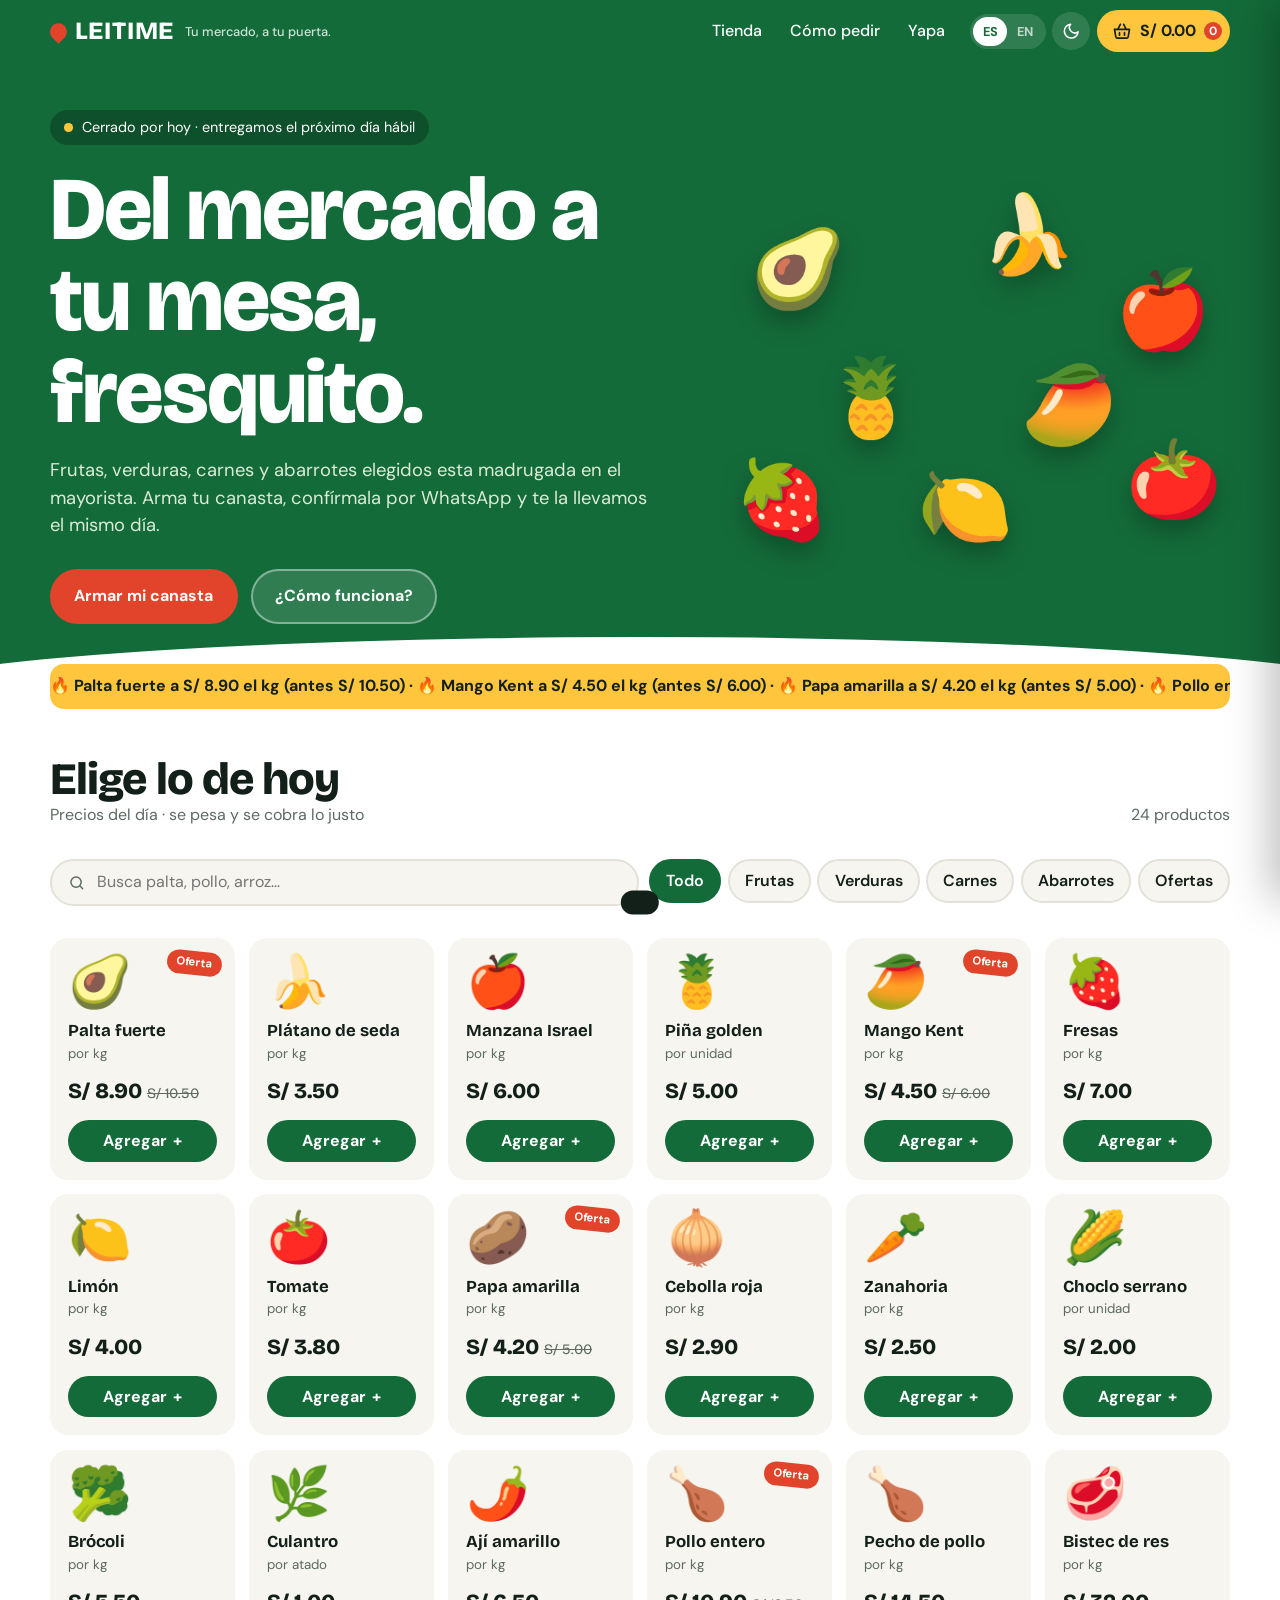
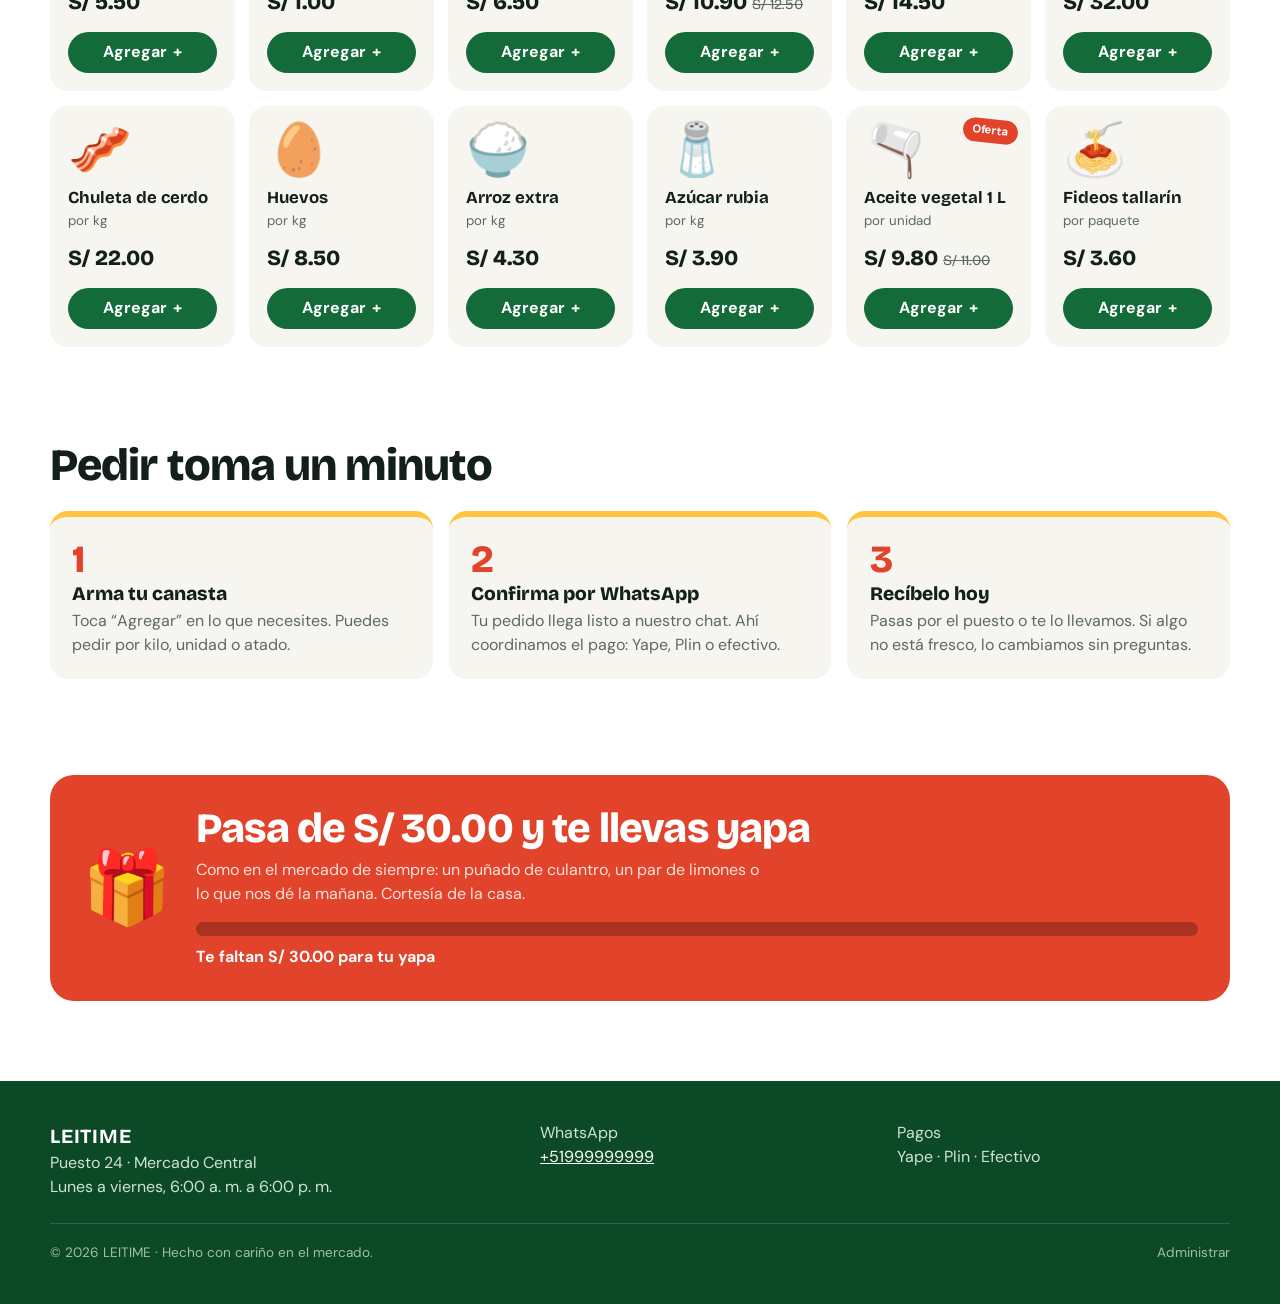
==== index.html @ f63dd58e "Rebuild LEITIME as a JS-driven store with admin panel, dark mode and EN/ES - index.html and admin.ht" ====
<!DOCTYPE html>
<html lang="es">
<head>
<meta charset="UTF-8">
<meta name="viewport" content="width=device-width, initial-scale=1, viewport-fit=cover">
<meta name="description" content="LEITIME · Frutas, verduras, carnes y abarrotes del mercado a tu puerta, el mismo día.">
<title>LEITIME · Tu mercado, a tu puerta</title>
<link href="https://fonts.googleapis.com/css2?family=Bricolage+Grotesque:opsz,wght@12..96,400..800&family=DM+Sans:wght@400;500;700&display=swap" rel="stylesheet">
<link rel="stylesheet" href="css/styles.css">
<script>try{var t=localStorage.getItem("leitime_tema");if(t)document.documentElement.dataset.theme=t;var l=localStorage.getItem("leitime_idioma");if(l)document.documentElement.lang=l}catch(e){}</script>
</head>
<body>
<div id="app"></div>
<script src="js/data.js"></script>
<script src="js/i18n.js"></script>
<script src="js/store.js"></script>
<script src="js/app.js"></script>
</body>
</html>
---- css/styles.css ----
/* ============================================================
   LEITIME · Estilos
   Tema claro (fondo blanco) y tema oscuro (fondo negro).
   ============================================================ */
:root {
  --verde: #146B3A; --verde-osc: #0C4A27; --tomate: #E2432B; --tomate-osc: #C8351F; --mango: #FFC53D; --palta: #8BC34A; --wa: #25D366;
  --fondo: #FFFFFF; --papel: #F6F5F0; --papel-2: #ECEBE4; --tinta: #13201A; --tinta-2: #5C6A61; --linea: #E3E1D8;
  --sombra: 0 12px 32px rgba(19, 32, 26, .10); --radio: 18px;
  color-scheme: light;
  box-sizing: border-box;
}
@media (prefers-color-scheme: dark) {
  :root:not([data-theme="light"]) {
    --verde: #0F5A30; --verde-osc: #093D21; --fondo: #0A0C0B; --papel: #151917; --papel-2: #1E2420; --tinta: #F2F4F0; --tinta-2: #9FAAA3; --linea: #262D29;
    --sombra: 0 12px 32px rgba(0, 0, 0, .55); color-scheme: dark;
  }
}
:root[data-theme="dark"] {
  --verde: #0F5A30; --verde-osc: #093D21; --fondo: #0A0C0B; --papel: #151917; --papel-2: #1E2420; --tinta: #F2F4F0; --tinta-2: #9FAAA3; --linea: #262D29;
  --sombra: 0 12px 32px rgba(0, 0, 0, .55); color-scheme: dark;
}

html { scroll-padding-top: calc(env(safe-area-inset-top, 0px) + 84px); scroll-behavior: smooth; }
*, *::before, *::after { box-sizing: inherit; margin: 0; }
body { font-family: "DM Sans", system-ui, -apple-system, sans-serif; background: var(--fondo); color: var(--tinta); line-height: 1.5; -webkit-font-smoothing: antialiased; min-height: 100dvh; }
h1, h2, h3, .display { font-family: "Bricolage Grotesque", "DM Sans", sans-serif; font-weight: 800; letter-spacing: -.02em; line-height: 1.02; }
button { font: inherit; cursor: pointer; border: 0; background: none; color: inherit; }
input, select, textarea { font: inherit; color: inherit; }
a { color: inherit; }
:is(button, input, select, a, [tabindex]):focus-visible { outline: 3px solid var(--mango); outline-offset: 2px; border-radius: 6px; }
img { max-width: 100%; display: block; }
svg { display: block; }
.wrap { width: min(1180px, 100% - 2rem); margin-inline: auto; }
.oculto { display: none !important; }
.sr { position: absolute; width: 1px; height: 1px; overflow: hidden; clip: rect(0 0 0 0); white-space: nowrap; }

/* ---------- cabecera ---------- */
.top { position: sticky; top: 0; z-index: 40; background: var(--verde); color: #fff; padding: .65rem 0; padding-top: calc(.65rem + env(safe-area-inset-top, 0px)); }
.top .wrap { display: flex; align-items: center; gap: .75rem; }
.logo { font-family: "Bricolage Grotesque", sans-serif; font-weight: 800; font-size: 1.55rem; letter-spacing: .04em; display: flex; align-items: center; gap: .45rem; text-decoration: none; color: #fff; }
.logo i { width: .7em; height: .7em; background: var(--tomate); border-radius: 50% 50% 50% 0; transform: rotate(-45deg); display: inline-block; }
.logo small { font: 500 .8rem "DM Sans", sans-serif; letter-spacing: 0; opacity: .8; margin-left: .2rem; }
.nav { margin-left: auto; display: flex; gap: .15rem; }
.nav a { color: #fff; text-decoration: none; padding: .5rem .8rem; border-radius: 999px; font-weight: 500; }
.nav a:hover { background: rgba(255, 255, 255, .14); }
.controles { display: flex; align-items: center; gap: .4rem; margin-left: auto; }
.nav + .controles { margin-left: 0; }
.icon-btn { width: 2.4rem; height: 2.4rem; border-radius: 50%; display: grid; place-items: center; background: rgba(255, 255, 255, .12); color: #fff; transition: background .15s, transform .15s; }
.icon-btn:hover { background: rgba(255, 255, 255, .22); }
.icon-btn:active { transform: scale(.92); }
.icon-btn svg { width: 1.15rem; height: 1.15rem; }
.lang { display: flex; background: rgba(255, 255, 255, .12); border-radius: 999px; padding: .2rem; font-size: .8rem; font-weight: 700; letter-spacing: .04em; }
.lang button { padding: .3rem .6rem; border-radius: 999px; color: rgba(255, 255, 255, .7); }
.lang button[aria-pressed="true"] { background: #fff; color: var(--verde); }
.cart-btn { background: var(--mango); color: #13201A; font-weight: 700; padding: .55rem .5rem .55rem .95rem; border-radius: 999px; display: flex; align-items: center; gap: .5rem; transition: transform .15s; }
.cart-btn:active { transform: scale(.95); }
.cart-btn.pop { animation: pop .4s; }
@keyframes pop { 40% { transform: scale(1.15) rotate(-4deg); } }
.badge { background: var(--tomate); color: #fff; font-size: .75rem; min-width: 1.5em; height: 1.5em; border-radius: 999px; display: grid; place-items: center; padding: 0 .35em; }
@media (max-width: 860px) { .nav { display: none; } .cart-btn span:first-of-type { display: none; } .logo small { display: none; } }

/* ---------- hero ---------- */
.hero { background: var(--verde); color: #fff; overflow: hidden; position: relative; padding: 3rem 0 4.5rem; }
.hero .wrap { display: grid; grid-template-columns: 1.2fr 1fr; gap: 2rem; align-items: center; }
.hero h1 { font-size: clamp(2.8rem, 7vw, 6rem); max-width: 12ch; }
.hero p { font-size: 1.15rem; max-width: 46ch; margin-top: 1.2rem; color: #DCEBD8; }
.hero .cta { margin-top: 1.8rem; display: flex; gap: .8rem; flex-wrap: wrap; }
.btn { display: inline-flex; align-items: center; justify-content: center; gap: .5rem; padding: .85rem 1.4rem; border-radius: 999px; font-weight: 700; font-size: 1rem; transition: transform .15s, background .15s, opacity .15s; text-decoration: none; border: 2px solid transparent; }
.btn:active { transform: scale(.96); }
.btn[disabled] { opacity: .5; cursor: not-allowed; }
.btn-tomate { background: var(--tomate); color: #fff; }
.btn-tomate:hover { background: var(--tomate-osc); }
.btn-claro { background: rgba(255, 255, 255, .12); color: #fff; border-color: rgba(255, 255, 255, .4); }
.btn-claro:hover { background: rgba(255, 255, 255, .22); }
.btn-verde { background: var(--verde); color: #fff; }
.btn-verde:hover { background: var(--verde-osc); }
.btn-borde { border-color: var(--linea); background: var(--papel); }
.btn-borde:hover { border-color: var(--tinta-2); }
.btn-peligro { color: var(--tomate); border-color: var(--linea); background: var(--papel); }
.btn-peligro:hover { background: rgba(226, 67, 43, .1); border-color: var(--tomate); }
.btn-wa { background: var(--wa); color: #fff; width: 100%; font-size: 1.05rem; }
.btn-wa:hover { background: #1fb457; }
.btn.chico { padding: .5rem .9rem; font-size: .9rem; }
.estado { display: inline-flex; align-items: center; gap: .55rem; background: rgba(0, 0, 0, .25); padding: .4rem .9rem; border-radius: 999px; font-size: .9rem; margin-bottom: 1.2rem; }
.estado i { width: .6em; height: .6em; border-radius: 50%; background: var(--palta); box-shadow: 0 0 0 0 var(--palta); animation: latido 1.8s infinite; }
.estado.cerrado i { background: var(--mango); animation: none; }
@keyframes latido { 70% { box-shadow: 0 0 0 8px rgba(139, 195, 74, 0); } }
.canasta { position: relative; height: 340px; }
.fruta { position: absolute; font-size: clamp(3rem, 6vw, 5.2rem); filter: drop-shadow(0 12px 12px rgba(0, 0, 0, .25)); animation: caer .9s cubic-bezier(.22, 1.2, .36, 1) both, flotar 5s ease-in-out infinite; animation-delay: var(--d), calc(var(--d) + .9s); user-select: none; transition: transform .2s; line-height: 1; }
.fruta:hover { transform: scale(1.2) rotate(-8deg); }
@keyframes caer { from { transform: translateY(-500px) rotate(-30deg); opacity: 0; } }
@keyframes flotar { 50% { translate: 0 -12px; } }
.ola { position: absolute; left: 0; right: 0; bottom: -1px; height: 60px; background: var(--fondo); clip-path: ellipse(60% 100% at 50% 100%); }
@media (max-width: 820px) { .hero .wrap { grid-template-columns: 1fr; } .canasta { height: 220px; } }

/* ---------- marquesina ---------- */
.ofertas { margin-top: -2rem; position: relative; z-index: 2; }
.marquee { display: flex; overflow: hidden; background: var(--mango); color: #13201A; border-radius: 14px; font-weight: 700; padding: .65rem 0; white-space: nowrap; }
.marquee div { display: flex; gap: 2.5rem; padding-right: 2.5rem; animation: desliza 32s linear infinite; }
@keyframes desliza { to { transform: translateX(-100%); } }

/* ---------- tienda ---------- */
section { padding: 3rem 0; }
.titulo { display: flex; align-items: end; justify-content: space-between; gap: 1rem; flex-wrap: wrap; margin-bottom: 1.4rem; }
.titulo h2 { font-size: clamp(1.9rem, 4vw, 2.8rem); }
.titulo p { color: var(--tinta-2); }
.barra { display: flex; gap: .6rem; flex-wrap: wrap; align-items: center; margin-bottom: 1.4rem; position: sticky; top: calc(env(safe-area-inset-top, 0px) + 66px); background: var(--fondo); padding: .6rem 0; z-index: 10; }
.buscar { flex: 1 1 240px; display: flex; align-items: center; gap: .6rem; background: var(--papel); border: 2px solid var(--linea); border-radius: 999px; padding: .55rem 1rem; color: var(--tinta-2); }
.buscar:focus-within { border-color: var(--verde); }
.buscar svg { width: 1.1rem; height: 1.1rem; flex: none; }
.buscar input { flex: 1; border: 0; background: none; outline: none; min-width: 0; color: var(--tinta); }
.cats { display: flex; gap: .4rem; overflow-x: auto; scrollbar-width: none; padding-bottom: 2px; }
.cats::-webkit-scrollbar { display: none; }
.cat { padding: .5rem .95rem; border-radius: 999px; background: var(--papel); border: 2px solid var(--linea); font-weight: 600; white-space: nowrap; transition: all .15s; }
.cat[aria-pressed="true"] { background: var(--verde); color: #fff; border-color: var(--verde); }
.grid { display: grid; grid-template-columns: repeat(auto-fill, minmax(170px, 1fr)); gap: .9rem; }
.prod { background: var(--papel); border-radius: var(--radio); padding: 1rem; display: flex; flex-direction: column; gap: .3rem; position: relative; border: 2px solid transparent; transition: border-color .15s, transform .15s; }
.prod:hover { transform: translateY(-3px); border-color: var(--palta); }
.prod .icono { font-size: 3.2rem; line-height: 1; margin-bottom: .4rem; display: block; transition: transform .3s; height: 3.4rem; }
.prod .icono img { width: 3.4rem; height: 3.4rem; object-fit: cover; border-radius: 12px; }
.prod:hover .icono { transform: rotate(-6deg) scale(1.08); }
.prod h3 { font-size: 1.05rem; font-weight: 700; letter-spacing: 0; }
.prod small { color: var(--tinta-2); }
.prod .precio { font-family: "Bricolage Grotesque", sans-serif; font-weight: 800; font-size: 1.35rem; margin-top: auto; padding-top: .4rem; }
.prod .precio s { color: var(--tinta-2); font-weight: 400; font-size: .9rem; margin-left: .3rem; }
.oferta { position: absolute; top: .7rem; right: .7rem; background: var(--tomate); color: #fff; font-size: .72rem; font-weight: 700; padding: .2rem .55rem; border-radius: 999px; transform: rotate(6deg); }
.add { margin-top: .5rem; background: var(--verde); color: #fff; border-radius: 999px; padding: .55rem; font-weight: 700; display: flex; justify-content: center; align-items: center; gap: .4rem; transition: background .15s; }
.add:hover { background: var(--verde-osc); }
.stepper { margin-top: .5rem; display: flex; align-items: center; justify-content: space-between; background: var(--verde); color: #fff; border-radius: 999px; padding: .25rem; }
.stepper button { width: 2rem; height: 2rem; border-radius: 50%; background: rgba(255, 255, 255, .18); font-size: 1.2rem; font-weight: 700; display: grid; place-items: center; }
.stepper button:hover { background: rgba(255, 255, 255, .32); }
.stepper b { font-size: 1rem; }
.vacio { grid-column: 1 / -1; text-align: center; padding: 3rem 1rem; color: var(--tinta-2); }
.vacio b { display: block; font-size: 1.3rem; color: var(--tinta); margin-bottom: .3rem; }

/* ---------- cómo pedir / yapa ---------- */
.pasos { display: grid; grid-template-columns: repeat(auto-fit, minmax(230px, 1fr)); gap: 1rem; counter-reset: paso; }
.paso { background: var(--papel); border-radius: var(--radio); padding: 1.4rem; border-top: 6px solid var(--mango); }
.paso::before { counter-increment: paso; content: counter(paso); font-family: "Bricolage Grotesque", sans-serif; font-weight: 800; font-size: 2.4rem; color: var(--tomate); display: block; line-height: 1; }
.paso h3 { font-size: 1.2rem; margin: .4rem 0 .3rem; letter-spacing: 0; }
.paso p { color: var(--tinta-2); }
.yapa { background: var(--tomate); color: #fff; border-radius: 24px; padding: 2rem; display: grid; grid-template-columns: auto 1fr; gap: 1.5rem; align-items: center; }
.yapa .icono { font-size: 4.5rem; line-height: 1; }
.yapa h2 { font-size: clamp(1.7rem, 4vw, 2.6rem); }
.yapa p { margin-top: .5rem; max-width: 52ch; color: #FFE1DB; }
.yapa .barra-yapa { margin-top: 1rem; height: 14px; background: rgba(0, 0, 0, .25); border-radius: 999px; overflow: hidden; }
.yapa .barra-yapa i { display: block; height: 100%; background: var(--mango); width: 0; transition: width .5s cubic-bezier(.22, 1.2, .36, 1); }
.yapa .texto-yapa { margin-top: .6rem; font-weight: 700; color: #fff; }
@media (max-width: 600px) { .yapa { grid-template-columns: 1fr; text-align: center; } }

/* ---------- pie ---------- */
footer { background: var(--verde-osc); color: #CFE3D2; padding: 2.5rem 0 calc(2.5rem + env(safe-area-inset-bottom, 0px)); margin-top: 2rem; }
footer .wrap { display: grid; grid-template-columns: 1.4fr 1fr 1fr; gap: 1.5rem; }
footer strong { color: #fff; font-size: 1.25rem; font-family: "Bricolage Grotesque", sans-serif; letter-spacing: .04em; }
footer a { color: #fff; }
footer .fin { grid-column: 1 / -1; border-top: 1px solid rgba(255, 255, 255, .14); padding-top: 1.2rem; display: flex; justify-content: space-between; gap: 1rem; flex-wrap: wrap; font-size: .85rem; color: #9FBFA6; }
footer .fin a { color: #9FBFA6; text-decoration: none; }
footer .fin a:hover { color: #fff; }
@media (max-width: 720px) { footer .wrap { grid-template-columns: 1fr; } }

/* ---------- carrito ---------- */
.velo { position: fixed; inset: 0; background: rgba(0, 0, 0, .5); opacity: 0; pointer-events: none; transition: opacity .25s; z-index: 50; }
.velo.abierto { opacity: 1; pointer-events: auto; }
.panel { position: fixed; top: 0; right: 0; bottom: 0; width: min(440px, 100%); background: var(--fondo); color: var(--tinta); z-index: 60; transform: translateX(100%); transition: transform .32s cubic-bezier(.22, 1, .36, 1); display: flex; flex-direction: column; padding-top: env(safe-area-inset-top, 0px); padding-bottom: env(safe-area-inset-bottom, 0px); box-shadow: -10px 0 40px rgba(0, 0, 0, .25); }
.panel.abierto { transform: none; }
.panel-cab { display: flex; align-items: center; gap: 1rem; padding: 1.2rem; border-bottom: 2px solid var(--linea); }
.panel-cab h2 { font-size: 1.5rem; flex: 1; }
.cerrar { width: 2.4rem; height: 2.4rem; border-radius: 50%; background: var(--papel); font-size: 1.3rem; display: grid; place-items: center; }
.lineas { flex: 1; overflow: auto; padding: 1rem 1.2rem; display: flex; flex-direction: column; gap: .7rem; }
.linea { display: grid; grid-template-columns: auto 1fr auto; gap: .8rem; align-items: center; background: var(--papel); border-radius: 14px; padding: .7rem .9rem; animation: entra .25s; }
@keyframes entra { from { opacity: 0; transform: translateX(20px); } }
.linea .icono { font-size: 2rem; line-height: 1; }
.linea .icono img { width: 2.2rem; height: 2.2rem; object-fit: cover; border-radius: 8px; }
.linea b { display: block; }
.linea small { color: var(--tinta-2); }
.linea .stepper { margin: 0; padding: .15rem; gap: .2rem; }
.linea .stepper button { width: 1.7rem; height: 1.7rem; font-size: 1rem; }
.resumen { padding: 1.2rem; border-top: 2px solid var(--linea); display: flex; flex-direction: column; gap: .7rem; }
.fila { display: flex; justify-content: space-between; }
.fila.total { font-family: "Bricolage Grotesque", sans-serif; font-weight: 800; font-size: 1.5rem; }
.campo { display: flex; flex-direction: column; gap: .3rem; font-size: .9rem; font-weight: 600; }
.campo input, .campo select, .campo textarea { padding: .65rem .8rem; border-radius: 12px; border: 2px solid var(--linea); background: var(--papel); color: inherit; font-weight: 400; width: 100%; }
.campo input:focus, .campo select:focus, .campo textarea:focus { border-color: var(--verde); outline: none; }
.campo small { color: var(--tinta-2); font-weight: 400; }
.entrega { display: flex; gap: .5rem; }
.entrega label { flex: 1; text-align: center; padding: .6rem; border-radius: 12px; border: 2px solid var(--linea); cursor: pointer; font-weight: 600; }
.entrega input { position: absolute; opacity: 0; pointer-events: none; }
.entrega label:has(input:checked) { border-color: var(--verde); background: rgba(20, 107, 58, .1); color: var(--verde); }
:root[data-theme="dark"] .entrega label:has(input:checked) { color: var(--palta); }
.nota { font-size: .82rem; color: var(--tinta-2); text-align: center; }
.aviso { position: fixed; left: 50%; bottom: calc(env(safe-area-inset-bottom, 0px) + 1.2rem); transform: translate(-50%, 140%); background: var(--tinta); color: var(--fondo); padding: .75rem 1.2rem; border-radius: 999px; font-weight: 600; z-index: 100; transition: transform .3s cubic-bezier(.22, 1.2, .36, 1); white-space: nowrap; max-width: calc(100% - 2rem); overflow: hidden; text-overflow: ellipsis; }
.aviso.ver { transform: translate(-50%, 0); }
.vuela { position: fixed; z-index: 80; font-size: 2rem; pointer-events: none; transition: all .7s cubic-bezier(.4, -.2, .6, 1); line-height: 1; }
.confeti { position: fixed; top: -10px; width: 10px; height: 14px; z-index: 90; pointer-events: none; animation: cae 1.6s linear forwards; }
@keyframes cae { to { transform: translateY(110vh) rotate(720deg); opacity: 0; } }

/* ============================================================
   Panel de administración
   ============================================================ */
.admin { min-height: 100dvh; display: flex; flex-direction: column; }
.admin main { flex: 1; padding: 1.5rem 0 4rem; }
.login { min-height: 100dvh; display: grid; place-items: center; padding: 1rem; background: radial-gradient(1200px 600px at 20% -10%, rgba(20, 107, 58, .18), transparent), var(--fondo); }
.login form { width: min(420px, 100%); background: var(--papel); border-radius: 24px; padding: 2rem; box-shadow: var(--sombra); display: flex; flex-direction: column; gap: 1rem; }
.login .logo { color: var(--tinta); }
.login .logo small { color: var(--tinta-2); }
.login h1 { font-size: 1.8rem; }
.login p { color: var(--tinta-2); }
.login .pin { font-family: "Bricolage Grotesque", sans-serif; font-size: 1.6rem; letter-spacing: .4em; text-align: center; }
.login .error { color: var(--tomate); font-weight: 600; min-height: 1.4em; font-size: .9rem; }
.login .ayuda { font-size: .82rem; }
.login .controles { margin: 0; justify-content: flex-end; }
.login .icon-btn { background: var(--papel-2); color: var(--tinta); }
.login .lang { background: var(--papel-2); }
.login .lang button { color: var(--tinta-2); }
.login .lang button[aria-pressed="true"] { background: var(--verde); color: #fff; }
.tabs { display: flex; gap: .3rem; border-bottom: 2px solid var(--linea); margin-bottom: 1.5rem; overflow-x: auto; scrollbar-width: none; }
.tabs button { padding: .8rem 1.1rem; font-weight: 600; color: var(--tinta-2); border-bottom: 3px solid transparent; margin-bottom: -2px; white-space: nowrap; }
.tabs button[aria-selected="true"] { color: var(--tinta); border-color: var(--tomate); }
.tarjeta { background: var(--papel); border-radius: var(--radio); padding: 1.4rem; }
.tarjeta + .tarjeta { margin-top: 1rem; }
.tarjeta h2 { font-size: 1.4rem; margin-bottom: .3rem; }
.tarjeta h3 { font-size: 1.05rem; letter-spacing: 0; margin: 1.2rem 0 .6rem; }
.tarjeta > p { color: var(--tinta-2); margin-bottom: 1rem; max-width: 70ch; }
.herramientas { display: flex; gap: .6rem; flex-wrap: wrap; align-items: center; margin-bottom: 1rem; }
.herramientas .buscar { flex: 1 1 220px; }
.herramientas select { padding: .55rem .9rem; border-radius: 999px; border: 2px solid var(--linea); background: var(--papel); }
.resumen-admin { color: var(--tinta-2); font-size: .9rem; margin-bottom: .8rem; }
.tabla { width: 100%; border-collapse: collapse; }
.tabla th { text-align: left; font-size: .78rem; text-transform: uppercase; letter-spacing: .06em; color: var(--tinta-2); padding: .6rem .7rem; border-bottom: 2px solid var(--linea); }
.tabla td { padding: .7rem; border-bottom: 1px solid var(--linea); vertical-align: middle; }
.tabla tr:hover td { background: var(--papel-2); }
.tabla tr.invisible td { opacity: .55; }
.tabla .prod-celda { display: flex; align-items: center; gap: .8rem; }
.tabla .prod-celda .icono { font-size: 1.8rem; line-height: 1; width: 2.2rem; text-align: center; }
.tabla .prod-celda .icono img { width: 2.2rem; height: 2.2rem; object-fit: cover; border-radius: 8px; }
.tabla .prod-celda b { display: block; }
.tabla .prod-celda small { color: var(--tinta-2); }
.tabla .num { font-variant-numeric: tabular-nums; font-weight: 700; white-space: nowrap; }
.tabla .num s { color: var(--tinta-2); font-weight: 400; }
.tabla .acciones { display: flex; gap: .2rem; justify-content: flex-end; }
.pill { display: inline-block; padding: .2rem .6rem; border-radius: 999px; background: var(--papel-2); font-size: .8rem; font-weight: 600; }
.mini { width: 2.1rem; height: 2.1rem; border-radius: 8px; display: grid; place-items: center; color: var(--tinta-2); transition: background .15s, color .15s; }
.mini:hover { background: var(--papel-2); color: var(--tinta); }
.mini.peligro:hover { color: var(--tomate); }
.mini svg { width: 1rem; height: 1rem; }
.mini[disabled] { opacity: .3; cursor: default; }
.switch { position: relative; width: 2.6rem; height: 1.5rem; display: inline-block; }
.switch input { position: absolute; opacity: 0; inset: 0; margin: 0; cursor: pointer; }
.switch i { position: absolute; inset: 0; background: var(--linea); border-radius: 999px; transition: background .2s; }
.switch i::after { content: ""; position: absolute; top: .2rem; left: .2rem; width: 1.1rem; height: 1.1rem; background: #fff; border-radius: 50%; transition: transform .2s; box-shadow: 0 1px 3px rgba(0, 0, 0, .3); }
.switch input:checked + i { background: var(--verde); }
.switch input:checked + i::after { transform: translateX(1.1rem); }
.switch input:focus-visible + i { outline: 3px solid var(--mango); outline-offset: 2px; }
.form-grid { display: grid; grid-template-columns: repeat(auto-fit, minmax(220px, 1fr)); gap: .9rem 1rem; }
.form-grid .ancho { grid-column: 1 / -1; }
.acciones-form { display: flex; gap: .6rem; justify-content: flex-end; margin-top: 1.2rem; flex-wrap: wrap; }
.dias-check { display: flex; gap: .4rem; flex-wrap: wrap; }
.dias-check label { padding: .45rem .8rem; border-radius: 999px; border: 2px solid var(--linea); cursor: pointer; font-weight: 600; font-size: .9rem; }
.dias-check input { position: absolute; opacity: 0; pointer-events: none; }
.dias-check label:has(input:checked) { background: var(--verde); border-color: var(--verde); color: #fff; }
.lista { display: flex; flex-direction: column; gap: .5rem; }
.lista .item { display: grid; grid-template-columns: 1fr 1fr auto; gap: .6rem; align-items: center; background: var(--papel-2); border-radius: 12px; padding: .5rem .6rem; }
.lista .item input { padding: .5rem .7rem; border-radius: 10px; border: 2px solid transparent; background: var(--papel); }
.lista .item input:focus { border-color: var(--verde); outline: none; }
.lista .item .pill { justify-self: start; }
.lista .nuevo { grid-template-columns: 1fr 1fr auto; background: none; border: 2px dashed var(--linea); }
.pub-estado { display: flex; align-items: center; gap: .6rem; padding: .8rem 1rem; border-radius: 12px; background: var(--papel-2); font-weight: 600; margin-bottom: 1rem; }
.pub-estado i { width: .7rem; height: .7rem; border-radius: 50%; background: var(--palta); flex: none; }
.pub-estado.local i { background: var(--mango); }
.pasos-pub { counter-reset: p; display: grid; gap: .6rem; margin-top: .6rem; }
.pasos-pub li { list-style: none; display: flex; gap: .8rem; align-items: baseline; color: var(--tinta-2); }
.pasos-pub li::before { counter-increment: p; content: counter(p); font-family: "Bricolage Grotesque", sans-serif; font-weight: 800; color: var(--tomate); font-size: 1.3rem; }
.modal-velo { position: fixed; inset: 0; background: rgba(0, 0, 0, .55); z-index: 70; display: grid; place-items: center; padding: 1rem; animation: aparece .2s; overflow: auto; }
@keyframes aparece { from { opacity: 0; } }
.modal { width: min(640px, 100%); background: var(--fondo); border-radius: 24px; padding: 1.6rem; box-shadow: var(--sombra); animation: sube .25s cubic-bezier(.22, 1, .36, 1); max-height: calc(100dvh - 2rem); overflow: auto; }
@keyframes sube { from { transform: translateY(24px); opacity: 0; } }
.modal h2 { font-size: 1.5rem; margin-bottom: 1rem; }
.modal .error { color: var(--tomate); font-weight: 600; font-size: .9rem; min-height: 1.3em; margin-top: .6rem; }
.icono-preview { display: flex; align-items: center; gap: .6rem; }
.icono-preview .muestra { width: 3rem; height: 3rem; border-radius: 12px; background: var(--papel); display: grid; place-items: center; font-size: 1.8rem; flex: none; overflow: hidden; }
.icono-preview .muestra img { width: 100%; height: 100%; object-fit: cover; }
@media (max-width: 720px) {
  .tabla thead { display: none; }
  .tabla tr { display: grid; grid-template-columns: 1fr auto; gap: .3rem .8rem; padding: .8rem 0; border-bottom: 1px solid var(--linea); }
  .tabla td { border: 0; padding: .1rem 0; }
  .tabla td.celda-prod { grid-column: 1 / -1; }
  .tabla .acciones { grid-column: 1 / -1; justify-content: flex-start; }
  .tabla tr:hover td { background: none; }
  .lista .item, .lista .nuevo { grid-template-columns: 1fr; }
}
@media (prefers-reduced-motion: reduce) {
  .fruta, .estado i, .marquee div, .confeti, .vuela { animation: none !important; transition: none !important; }
  html { scroll-behavior: auto; }
}
@media print { .top, .hero, .ofertas, .velo, .panel, .aviso, footer .fin { display: none !important; } }
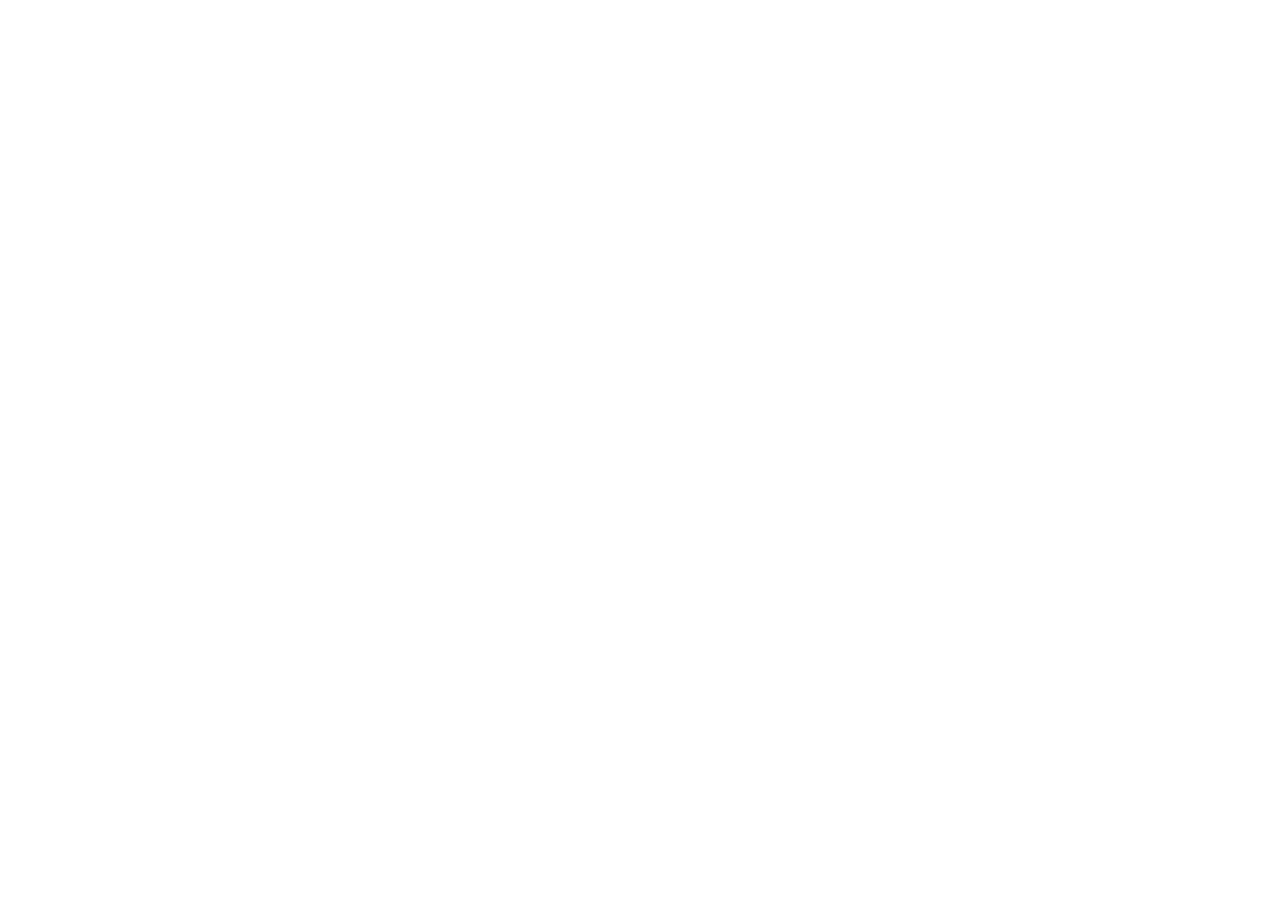
==== commit e87cd42e: "Move all store data to Firebase and add appearance settings - Firestore holds config, catalog, produ" ====
--- a/index.html
+++ b/index.html
@@ -3,17 +3,17 @@
 <head>
 <meta charset="UTF-8">
 <meta name="viewport" content="width=device-width, initial-scale=1, viewport-fit=cover">
-<meta name="description" content="LEITIME · Frutas, verduras, carnes y abarrotes del mercado a tu puerta, el mismo día.">
-<title>LEITIME · Tu mercado, a tu puerta</title>
+<meta name="description" content="El Mercado de Amazonas · Frutas, verduras, carnes y abarrotes del mercado a tu puerta, el mismo día.">
+<meta name="theme-color" content="#146B3A">
+<title>El Mercado de Amazonas · Tu mercado, a tu puerta</title>
+<link rel="preconnect" href="https://www.gstatic.com" crossorigin>
 <link href="https://fonts.googleapis.com/css2?family=Bricolage+Grotesque:opsz,wght@12..96,400..800&family=DM+Sans:wght@400;500;700&display=swap" rel="stylesheet">
 <link rel="stylesheet" href="css/styles.css">
 <script>try{var t=localStorage.getItem("leitime_tema");if(t)document.documentElement.dataset.theme=t;var l=localStorage.getItem("leitime_idioma");if(l)document.documentElement.lang=l}catch(e){}</script>
 </head>
 <body>
 <div id="app"></div>
-<script src="js/data.js"></script>
-<script src="js/i18n.js"></script>
-<script src="js/store.js"></script>
-<script src="js/app.js"></script>
+<noscript>El Mercado de Amazonas necesita JavaScript para funcionar. · El Mercado de Amazonas needs JavaScript to run.</noscript>
+<script type="module" src="js/app.js"></script>
 </body>
 </html>
--- a/css/styles.css
+++ b/css/styles.css
@@ -1,9 +1,13 @@
 /* ============================================================
-   LEITIME · Estilos
+   El Mercado de Amazonas · Estilos
    Tema claro (fondo blanco) y tema oscuro (fondo negro).
+   Colores y letras se pueden cambiar desde el panel (variables --verde,
+   --tomate, --mango, --fuente-titulos, --fuente-texto).
    ============================================================ */
 :root {
-  --verde: #146B3A; --verde-osc: #0C4A27; --tomate: #E2432B; --tomate-osc: #C8351F; --mango: #FFC53D; --palta: #8BC34A; --wa: #25D366;
+  --verde: #146B3A; --tomate: #E2432B; --mango: #FFC53D; --palta: #8BC34A; --wa: #25D366;
+  --verde-osc: color-mix(in srgb, var(--verde) 68%, #000); --tomate-osc: color-mix(in srgb, var(--tomate) 85%, #000);
+  --fuente-titulos: "Bricolage Grotesque"; --fuente-texto: "DM Sans";
   --fondo: #FFFFFF; --papel: #F6F5F0; --papel-2: #ECEBE4; --tinta: #13201A; --tinta-2: #5C6A61; --linea: #E3E1D8;
   --sombra: 0 12px 32px rgba(19, 32, 26, .10); --radio: 18px;
   color-scheme: light;
@@ -11,19 +15,21 @@
 }
 @media (prefers-color-scheme: dark) {
   :root:not([data-theme="light"]) {
-    --verde: #0F5A30; --verde-osc: #093D21; --fondo: #0A0C0B; --papel: #151917; --papel-2: #1E2420; --tinta: #F2F4F0; --tinta-2: #9FAAA3; --linea: #262D29;
+    --fondo: #0A0C0B; --papel: #151917; --papel-2: #1E2420; --tinta: #F2F4F0; --tinta-2: #9FAAA3; --linea: #262D29;
     --sombra: 0 12px 32px rgba(0, 0, 0, .55); color-scheme: dark;
+    --verde-osc: color-mix(in srgb, var(--verde) 55%, #000);
   }
 }
 :root[data-theme="dark"] {
-  --verde: #0F5A30; --verde-osc: #093D21; --fondo: #0A0C0B; --papel: #151917; --papel-2: #1E2420; --tinta: #F2F4F0; --tinta-2: #9FAAA3; --linea: #262D29;
+  --fondo: #0A0C0B; --papel: #151917; --papel-2: #1E2420; --tinta: #F2F4F0; --tinta-2: #9FAAA3; --linea: #262D29;
   --sombra: 0 12px 32px rgba(0, 0, 0, .55); color-scheme: dark;
+  --verde-osc: color-mix(in srgb, var(--verde) 55%, #000);
 }
 
 html { scroll-padding-top: calc(env(safe-area-inset-top, 0px) + 84px); scroll-behavior: smooth; }
 *, *::before, *::after { box-sizing: inherit; margin: 0; }
-body { font-family: "DM Sans", system-ui, -apple-system, sans-serif; background: var(--fondo); color: var(--tinta); line-height: 1.5; -webkit-font-smoothing: antialiased; min-height: 100dvh; }
-h1, h2, h3, .display { font-family: "Bricolage Grotesque", "DM Sans", sans-serif; font-weight: 800; letter-spacing: -.02em; line-height: 1.02; }
+body { font-family: var(--fuente-texto), "DM Sans", system-ui, -apple-system, sans-serif; background: var(--fondo); color: var(--tinta); line-height: 1.5; -webkit-font-smoothing: antialiased; min-height: 100dvh; }
+h1, h2, h3, .display { font-family: var(--fuente-titulos), "Bricolage Grotesque", "DM Sans", sans-serif; font-weight: 800; letter-spacing: -.02em; line-height: 1.02; }
 button { font: inherit; cursor: pointer; border: 0; background: none; color: inherit; }
 input, select, textarea { font: inherit; color: inherit; }
 a { color: inherit; }
@@ -37,9 +43,9 @@
 /* ---------- cabecera ---------- */
 .top { position: sticky; top: 0; z-index: 40; background: var(--verde); color: #fff; padding: .65rem 0; padding-top: calc(.65rem + env(safe-area-inset-top, 0px)); }
 .top .wrap { display: flex; align-items: center; gap: .75rem; }
-.logo { font-family: "Bricolage Grotesque", sans-serif; font-weight: 800; font-size: 1.55rem; letter-spacing: .04em; display: flex; align-items: center; gap: .45rem; text-decoration: none; color: #fff; }
+.logo { font-family: var(--fuente-titulos), "Bricolage Grotesque", sans-serif; font-weight: 800; font-size: clamp(1.1rem, 2.4vw, 1.55rem); line-height: 1.05; letter-spacing: .04em; display: flex; align-items: center; gap: .45rem; text-decoration: none; color: #fff; }
 .logo i { width: .7em; height: .7em; background: var(--tomate); border-radius: 50% 50% 50% 0; transform: rotate(-45deg); display: inline-block; }
-.logo small { font: 500 .8rem "DM Sans", sans-serif; letter-spacing: 0; opacity: .8; margin-left: .2rem; }
+.logo small { font: 500 .8rem var(--fuente-texto), "DM Sans", sans-serif; letter-spacing: 0; opacity: .8; margin-left: .2rem; }
 .nav { margin-left: auto; display: flex; gap: .15rem; }
 .nav a { color: #fff; text-decoration: none; padding: .5rem .8rem; border-radius: 999px; font-weight: 500; }
 .nav a:hover { background: rgba(255, 255, 255, .14); }
@@ -60,7 +66,9 @@
 @media (max-width: 860px) { .nav { display: none; } .cart-btn span:first-of-type { display: none; } .logo small { display: none; } }
 
 /* ---------- hero ---------- */
-.hero { background: var(--verde); color: #fff; overflow: hidden; position: relative; padding: 3rem 0 4.5rem; }
+.hero { background: var(--verde); color: #fff; }
+.hero, .top { color: #fff; }
+.hero { overflow: hidden; position: relative; padding: 3rem 0 4.5rem; }
 .hero .wrap { display: grid; grid-template-columns: 1.2fr 1fr; gap: 2rem; align-items: center; }
 .hero h1 { font-size: clamp(2.8rem, 7vw, 6rem); max-width: 12ch; }
 .hero p { font-size: 1.15rem; max-width: 46ch; margin-top: 1.2rem; color: #DCEBD8; }
@@ -121,7 +129,7 @@
 .prod:hover .icono { transform: rotate(-6deg) scale(1.08); }
 .prod h3 { font-size: 1.05rem; font-weight: 700; letter-spacing: 0; }
 .prod small { color: var(--tinta-2); }
-.prod .precio { font-family: "Bricolage Grotesque", sans-serif; font-weight: 800; font-size: 1.35rem; margin-top: auto; padding-top: .4rem; }
+.prod .precio { font-family: var(--fuente-titulos), "Bricolage Grotesque", sans-serif; font-weight: 800; font-size: 1.35rem; margin-top: auto; padding-top: .4rem; }
 .prod .precio s { color: var(--tinta-2); font-weight: 400; font-size: .9rem; margin-left: .3rem; }
 .oferta { position: absolute; top: .7rem; right: .7rem; background: var(--tomate); color: #fff; font-size: .72rem; font-weight: 700; padding: .2rem .55rem; border-radius: 999px; transform: rotate(6deg); }
 .add { margin-top: .5rem; background: var(--verde); color: #fff; border-radius: 999px; padding: .55rem; font-weight: 700; display: flex; justify-content: center; align-items: center; gap: .4rem; transition: background .15s; }
@@ -136,7 +144,7 @@
 /* ---------- cómo pedir / yapa ---------- */
 .pasos { display: grid; grid-template-columns: repeat(auto-fit, minmax(230px, 1fr)); gap: 1rem; counter-reset: paso; }
 .paso { background: var(--papel); border-radius: var(--radio); padding: 1.4rem; border-top: 6px solid var(--mango); }
-.paso::before { counter-increment: paso; content: counter(paso); font-family: "Bricolage Grotesque", sans-serif; font-weight: 800; font-size: 2.4rem; color: var(--tomate); display: block; line-height: 1; }
+.paso::before { counter-increment: paso; content: counter(paso); font-family: var(--fuente-titulos), "Bricolage Grotesque", sans-serif; font-weight: 800; font-size: 2.4rem; color: var(--tomate); display: block; line-height: 1; }
 .paso h3 { font-size: 1.2rem; margin: .4rem 0 .3rem; letter-spacing: 0; }
 .paso p { color: var(--tinta-2); }
 .yapa { background: var(--tomate); color: #fff; border-radius: 24px; padding: 2rem; display: grid; grid-template-columns: auto 1fr; gap: 1.5rem; align-items: center; }
@@ -151,7 +159,7 @@
 /* ---------- pie ---------- */
 footer { background: var(--verde-osc); color: #CFE3D2; padding: 2.5rem 0 calc(2.5rem + env(safe-area-inset-bottom, 0px)); margin-top: 2rem; }
 footer .wrap { display: grid; grid-template-columns: 1.4fr 1fr 1fr; gap: 1.5rem; }
-footer strong { color: #fff; font-size: 1.25rem; font-family: "Bricolage Grotesque", sans-serif; letter-spacing: .04em; }
+footer strong { color: #fff; font-size: 1.25rem; font-family: var(--fuente-titulos), "Bricolage Grotesque", sans-serif; letter-spacing: .04em; }
 footer a { color: #fff; }
 footer .fin { grid-column: 1 / -1; border-top: 1px solid rgba(255, 255, 255, .14); padding-top: 1.2rem; display: flex; justify-content: space-between; gap: 1rem; flex-wrap: wrap; font-size: .85rem; color: #9FBFA6; }
 footer .fin a { color: #9FBFA6; text-decoration: none; }
@@ -177,7 +185,7 @@
 .linea .stepper button { width: 1.7rem; height: 1.7rem; font-size: 1rem; }
 .resumen { padding: 1.2rem; border-top: 2px solid var(--linea); display: flex; flex-direction: column; gap: .7rem; }
 .fila { display: flex; justify-content: space-between; }
-.fila.total { font-family: "Bricolage Grotesque", sans-serif; font-weight: 800; font-size: 1.5rem; }
+.fila.total { font-family: var(--fuente-titulos), "Bricolage Grotesque", sans-serif; font-weight: 800; font-size: 1.5rem; }
 .campo { display: flex; flex-direction: column; gap: .3rem; font-size: .9rem; font-weight: 600; }
 .campo input, .campo select, .campo textarea { padding: .65rem .8rem; border-radius: 12px; border: 2px solid var(--linea); background: var(--papel); color: inherit; font-weight: 400; width: 100%; }
 .campo input:focus, .campo select:focus, .campo textarea:focus { border-color: var(--verde); outline: none; }
@@ -205,7 +213,7 @@
 .login .logo small { color: var(--tinta-2); }
 .login h1 { font-size: 1.8rem; }
 .login p { color: var(--tinta-2); }
-.login .pin { font-family: "Bricolage Grotesque", sans-serif; font-size: 1.6rem; letter-spacing: .4em; text-align: center; }
+.login .pin { font-family: var(--fuente-titulos), "Bricolage Grotesque", sans-serif; font-size: 1.6rem; letter-spacing: .4em; text-align: center; }
 .login .error { color: var(--tomate); font-weight: 600; min-height: 1.4em; font-size: .9rem; }
 .login .ayuda { font-size: .82rem; }
 .login .controles { margin: 0; justify-content: flex-end; }
@@ -269,7 +277,7 @@
 .pub-estado.local i { background: var(--mango); }
 .pasos-pub { counter-reset: p; display: grid; gap: .6rem; margin-top: .6rem; }
 .pasos-pub li { list-style: none; display: flex; gap: .8rem; align-items: baseline; color: var(--tinta-2); }
-.pasos-pub li::before { counter-increment: p; content: counter(p); font-family: "Bricolage Grotesque", sans-serif; font-weight: 800; color: var(--tomate); font-size: 1.3rem; }
+.pasos-pub li::before { counter-increment: p; content: counter(p); font-family: var(--fuente-titulos), "Bricolage Grotesque", sans-serif; font-weight: 800; color: var(--tomate); font-size: 1.3rem; }
 .modal-velo { position: fixed; inset: 0; background: rgba(0, 0, 0, .55); z-index: 70; display: grid; place-items: center; padding: 1rem; animation: aparece .2s; overflow: auto; }
 @keyframes aparece { from { opacity: 0; } }
 .modal { width: min(640px, 100%); background: var(--fondo); border-radius: 24px; padding: 1.6rem; box-shadow: var(--sombra); animation: sube .25s cubic-bezier(.22, 1, .36, 1); max-height: calc(100dvh - 2rem); overflow: auto; }
@@ -293,3 +301,50 @@
   html { scroll-behavior: auto; }
 }
 @media print { .top, .hero, .ofertas, .velo, .panel, .aviso, footer .fin { display: none !important; } }
+
+/* ---------- estados de carga / configuración ---------- */
+.pantalla { min-height: 100dvh; display: grid; place-items: center; padding: 1.5rem; text-align: center; }
+.pantalla .caja { max-width: 560px; background: var(--papel); border-radius: 24px; padding: 2.2rem; box-shadow: var(--sombra); }
+.pantalla h1 { font-size: 1.8rem; margin: .8rem 0 .5rem; }
+.pantalla p { color: var(--tinta-2); }
+.pantalla code { background: var(--papel-2); padding: .1rem .4rem; border-radius: 6px; font-size: .9em; }
+.pantalla .btn { margin-top: 1.2rem; }
+.spinner { width: 2.6rem; height: 2.6rem; border-radius: 50%; border: 4px solid var(--linea); border-top-color: var(--verde); animation: gira .8s linear infinite; margin: 0 auto; }
+@keyframes gira { to { transform: rotate(360deg); } }
+.skeleton .prod { min-height: 220px; background: linear-gradient(100deg, var(--papel) 40%, var(--papel-2) 50%, var(--papel) 60%); background-size: 200% 100%; animation: brillo 1.4s infinite; }
+@keyframes brillo { to { background-position: -200% 0; } }
+
+/* ---------- panel: pedidos ---------- */
+.pedidos { display: grid; gap: .8rem; }
+.pedido { background: var(--papel); border-radius: var(--radio); padding: 1rem 1.2rem; display: grid; grid-template-columns: 1fr auto; gap: .6rem 1rem; border-left: 6px solid var(--mango); }
+.pedido.atendido { border-left-color: var(--palta); }
+.pedido.entregado { border-left-color: var(--verde); opacity: .75; }
+.pedido.cancelado { border-left-color: var(--linea); opacity: .55; }
+.pedido header { display: flex; flex-wrap: wrap; gap: .4rem 1rem; align-items: baseline; }
+.pedido h3 { font-size: 1.15rem; letter-spacing: 0; }
+.pedido time { color: var(--tinta-2); font-size: .85rem; }
+.pedido ul { list-style: none; padding: 0; margin: .3rem 0; color: var(--tinta-2); font-size: .92rem; columns: 2; column-gap: 1.5rem; }
+.pedido ul li { break-inside: avoid; }
+.pedido .total-pedido { font-family: var(--fuente-titulos), sans-serif; font-weight: 800; font-size: 1.4rem; text-align: right; }
+.pedido .meta { font-size: .88rem; color: var(--tinta-2); }
+.pedido .acciones-pedido { display: flex; gap: .4rem; align-items: center; justify-content: flex-end; }
+.pedido select { padding: .45rem .8rem; border-radius: 999px; border: 2px solid var(--linea); background: var(--papel-2); font-weight: 600; }
+.estado-pill { padding: .2rem .7rem; border-radius: 999px; font-size: .78rem; font-weight: 700; background: var(--mango); color: #13201A; }
+.pedido.atendido .estado-pill { background: var(--palta); }
+.pedido.entregado .estado-pill { background: var(--verde); color: #fff; }
+.pedido.cancelado .estado-pill { background: var(--linea); }
+@media (max-width: 640px) { .pedido { grid-template-columns: 1fr; } .pedido ul { columns: 1; } .pedido .total-pedido, .pedido .acciones-pedido { text-align: left; justify-content: flex-start; } }
+
+/* ---------- panel: apariencia ---------- */
+.color-campo { display: flex; align-items: center; gap: .7rem; }
+.color-campo input[type="color"] { width: 3rem; height: 2.6rem; padding: .2rem; border-radius: 10px; border: 2px solid var(--linea); background: var(--papel); cursor: pointer; }
+.color-campo input[type="text"] { flex: 1; }
+.preview { margin-top: 1rem; border-radius: 18px; overflow: hidden; border: 2px solid var(--linea); }
+.preview .p-top { background: var(--pv-verde); color: #fff; padding: 1rem 1.2rem; display: flex; justify-content: space-between; align-items: center; gap: 1rem; }
+.preview .p-top b { font-family: var(--pv-titulos), sans-serif; font-size: 1.3rem; letter-spacing: .03em; }
+.preview .p-top span { background: var(--pv-mango); color: #13201A; padding: .35rem .8rem; border-radius: 999px; font-weight: 700; font-size: .85rem; }
+.preview .p-cuerpo { padding: 1.2rem; font-family: var(--pv-texto), sans-serif; display: grid; grid-template-columns: 1fr auto; gap: 1rem; align-items: center; }
+.preview .p-cuerpo h4 { font-family: var(--pv-titulos), sans-serif; font-size: 1.6rem; letter-spacing: -.02em; line-height: 1.05; }
+.preview .p-cuerpo p { color: var(--tinta-2); margin-top: .3rem; }
+.preview .p-cuerpo i { background: var(--pv-tomate); color: #fff; padding: .6rem 1.1rem; border-radius: 999px; font-weight: 700; font-style: normal; }
+.fuente-op { font-size: 1.05rem; }
